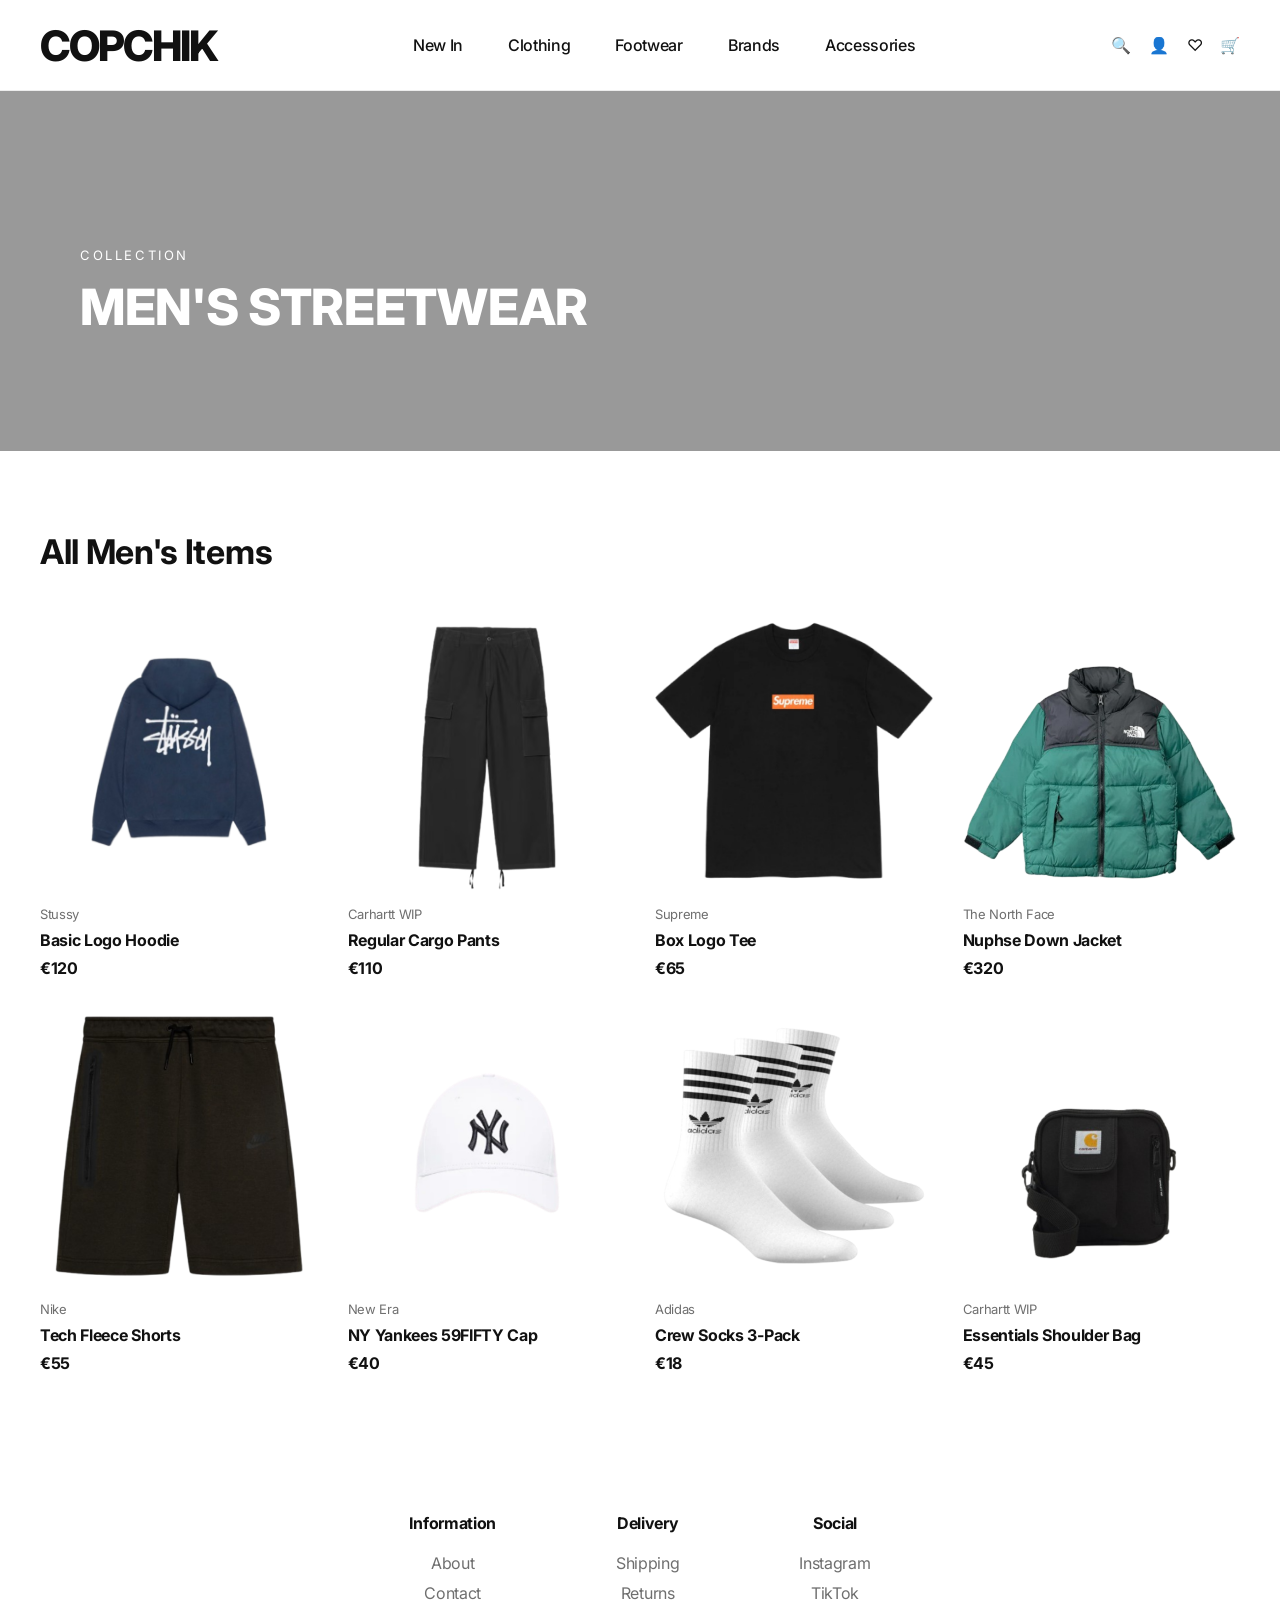
==== man.html @ 84552cc9 "seventh commit" ====
<!DOCTYPE html>
<html lang="en">
<head>
    <meta charset="UTF-8">
    <meta name="viewport" content="width=device-width, initial-scale=1.0">
    <title>COPCHIK</title>

    <link rel="stylesheet" href="style.css">

    <link rel="preconnect" href="https://fonts.googleapis.com">
    <link rel="preconnect" href="https://fonts.gstatic.com" crossorigin>
    <link href="https://fonts.googleapis.com/css2?family=Inter:wght@300;400;500;600;700;800&display=swap" rel="stylesheet">
</head>
<body>

<header class="header">
    <div class="container">
        <a href="index.html" class="logo">COPCHIK</a>

        <nav class="nav">
            <a href="#">New In</a>
            <a href="#">Clothing</a>
            <a href="#">Footwear</a>
            <a href="#">Brands</a>
            <a href="#">Accessories</a>
        </nav>

        <div class="icons">
            <div class="icons">
 <div class="search-container">
    <span class="search-icon">🔍</span>

    <div class="search-popup">
        <input type="text" placeholder="Search...">
    </div>
</div>
            <span>👤</span>
            <span>♡</span>
            <span>🛒</span>
        </div>
    </div>
</header>
<section class="hero" style="height: 40vh; background: linear-gradient(rgba(0,0,0,0.4), rgba(0,0,0,0.4)), url('https://images.unsplash.com/photo-1488161628813-04466f872be2?auto=format&fit=crop&w=1600&q=80') center/cover;">
  <div class="hero-content" style="padding-bottom: 20px;">
    <span class="subtitle">COLLECTION</span>
    <h1 style="font-size: 50px;">MEN'S STREETWEAR</h1>
  </div>
</section>

<section class="products section">
  <div class="section-header">
    <h2>All Men's Items</h2>
  </div>

  <div class="product-grid">

    <div class="product-card">
      <img src="/images/stussy.png" alt="Hoodie">
      <div class="product-info">
        <p class="brand">Stussy</p>
        <h3>Basic Logo Hoodie</h3>
        <span class="price">€120</span>
      </div>
    </div>

    <div class="product-card">
      <img src="/images/carhartt.png" alt="Cargo">
      <div class="product-info">
        <p class="brand">Carhartt WIP</p>
        <h3>Regular Cargo Pants</h3>
        <span class="price">€110</span>
      </div>
    </div>

    <div class="product-card">
      <img src="/images/supreme.png" alt="T-Shirt">
      <div class="product-info">
        <p class="brand">Supreme</p>
        <h3>Box Logo Tee</h3>
        <span class="price">€65</span>
      </div>
    </div>

    <div class="product-card">
      <img src="/images/thenorth.png" alt="Jacket">
      <div class="product-info">
        <p class="brand">The North Face</p>
        <h3>Nuphse Down Jacket</h3>
        <span class="price">€320</span>
      </div>
    </div>

    <div class="product-card">
      <img src="/images/shorts.png" alt="Shorts">
      <div class="product-info">
        <p class="brand">Nike</p>
        <h3>Tech Fleece Shorts</h3>
        <span class="price">€55</span>
      </div>
    </div>

    <div class="product-card">
      <img src="/images/newera.png" alt="Cap">
      <div class="product-info">
        <p class="brand">New Era</p>
        <h3>NY Yankees 59FIFTY Cap</h3>
        <span class="price">€40</span>
      </div>
    </div>

    <div class="product-card">
      <img src="/images/adidasss.png" alt="Socks">
      <div class="product-info">
        <p class="brand">Adidas</p>
        <h3>Crew Socks 3-Pack</h3>
        <span class="price">€18</span>
      </div>
    </div>

    <div class="product-card">
      <img src="/images/carharttbag.png" alt="Bag">
      <div class="product-info">
        <p class="brand">Carhartt WIP</p>
        <h3>Essentials Shoulder Bag</h3>
        <span class="price">€45</span>
      </div>
    </div>

  </div>
</section>

<footer class="footer">
  <div class="footer-grid">
    <div>
      <h4>Information</h4>
      <a href="/footer/about.html">About</a>
      <a href="/footer/contact.html">Contact</a>
    </div>
    <div>
      <h4>Delivery</h4>
      <a href="/footer/shipping.html">Shipping</a>
      <a href="/footer/returns.html">Returns</a>
    </div>
    <div>
      <h4>Social</h4>
      <a href="#">Instagram</a>
      <a href="#">TikTok</a>
    </div>
  </div>
</footer>

</body>
</html>
---- style.css ----
:root {
    --text: #111111;
    --gray: #6f6f6f;
    --light: #f5f5f5;
    --border: #e8e8e8;
    --white: #ffffff;
}

* {
    margin: 0;
    padding: 0;
    box-sizing: border-box;
}

body {
    font-family: "Inter", sans-serif;
    color: var(--text);
    background: var(--white);
    letter-spacing: -0.02em;
}

.container {
    max-width: 1440px;
    margin: auto;
    padding: 0 40px;
}

.section {
    padding: 80px 40px;
}

.section-header {
    margin-bottom: 40px;
}

.section-header h2 {
    font-size: 34px;
    font-weight: 700;
}

/* Header */

.header {
    border-bottom: 1px solid #ececec;
    background: #fff;
}

.header .container {
    max-width: 1600px;
    margin: 0 auto;

    height: 90px;

    display: flex;
    align-items: center;
    justify-content: space-between;

    padding: 0 40px;
}

.logo {
    text-decoration: none;
    color: #111;
    font-size: 42px;
    font-weight: 800;
    letter-spacing: -2px;
}

.nav {
    display: flex;
    gap: 45px;
}

.nav a {
    text-decoration: none;
    color: #111;
    font-size: 16px;
    font-weight: 500;
}

.icons {
    display: flex;
    gap: 18px;
}

.icons a {
    text-decoration: none;
    color: #111;
    font-size: 20px;
}
.search-container {
    position: relative;
}

.search-icon {
    cursor: pointer;
}

.search-popup {
    position: absolute;
    top: 40px;
    right: 0;

    background: white;
    padding: 15px;
    border: 1px solid #e8e8e8;
    box-shadow: 0 10px 25px rgba(0,0,0,.08);

    opacity: 0;
    visibility: hidden;
    transition: .2s ease;
}

.search-container:hover .search-popup {
    opacity: 1;
    visibility: visible;
}

.search-popup input {
    width: 250px;
    padding: 10px;

    border: none;
    outline: none;
    border-bottom: 1px solid #111;

    font-family: "Inter", sans-serif;
}

/* Hero */

.hero {
    height: 90vh;
    background:
        linear-gradient(
            rgba(0,0,0,0.25),
            rgba(0,0,0,0.25)
        ),
        url("https://images.unsplash.com/photo-1523398002811-999ca8dec234?auto=format&fit=crop&w=1600&q=80");

    background-size: cover;
    background-position: center;

    display: flex;
    align-items: flex-end;

    padding: 80px;
}

.hero-content {
    color: white;
    max-width: 650px;
}

.subtitle {
    font-size: 13px;
    letter-spacing: 0.2em;
}

.hero h1 {
    font-size: clamp(50px, 8vw, 90px);
    font-weight: 800;
    line-height: 0.95;
    margin: 20px 0;
}

.hero p {
    font-size: 18px;
    margin-bottom: 40px;
}

.hero-buttons {
    display: flex;
    gap: 15px;
}

.hero button {
    border: none;
    padding: 15px 28px;
    cursor: pointer;
    font-weight: 600;
    transition: 0.3s;
}

.hero button:hover {
    transform: translateY(-2px);
}

.secondary {
    background: transparent;
    color: white;
    border: 1px solid white;
}

/* Categories */

.category-grid {
    display: grid;
    grid-template-columns: repeat(4, 1fr);
    gap: 20px;
}

.category-card {
    background: var(--light);
    height: 220px;

    display: flex;
    align-items: flex-end;

    padding: 25px;

    transition: 0.3s;
}

.category-card:hover {
    transform: translateY(-5px);
}

.category-card h3 {
    font-size: 24px;
    padding: 20px;
    font-weight: 600;
}


.category-card img {
    width: 100%;
    height: 180px;
    object-fit: cover;
    display: block;
}


/* Products */

.product-grid {
    display: grid;
    grid-template-columns: repeat(4, 1fr);
    gap: 30px;
}

.product-image {
    background: var(--light);
    aspect-ratio: 1;
    transition: 0.3s;
}

.product-card:hover .product-image {
    transform: scale(1.02);
}
.product-card img {
    width: 100%;
    aspect-ratio: 1;
    object-fit: cover;
    display: block;
    transition: .3s;
}

.product-card:hover img {
    transform: scale(1.02);
}

.product-info {
    margin-top: 16px;
}

.brand {
    color: var(--gray);
    font-size: 13px;
}

.product-info h3 {
    margin: 8px 0;
    font-size: 16px;
}

.price {
    font-weight: 700;
}

/* Newsletter */

.newsletter {
    background: var(--light);
    padding: 80px 40px;
    text-align: center;
}

.newsletter h2 {
    font-size: 42px;
}

.newsletter p {
    margin: 20px 0 30px;
}

.newsletter form {
    display: flex;
    justify-content: center;
    gap: 15px;
}

.newsletter input {
    padding: 15px;
    width: 320px;
    border: 1px solid var(--border);
}

.newsletter button {
    padding: 15px 25px;
    border: none;
    background: black;
    color: white;
    cursor: pointer;
}

/* Footer */

.footer {
    padding: 60px 40px;
    text-align: center;
}

.footer-grid {
    display: flex;
    justify-content: center;
    gap: 120px;
    text-align: center;
}

.footer h4 {
    margin-bottom: 20px;
}

.footer a {
    display: block;
    margin-bottom: 10px;
    color: var(--gray);
    text-decoration: none;
}

/* Responsive */

@media (max-width: 992px) {

    .nav {
        display: none;
    }

    .category-grid,
    .product-grid {
        grid-template-columns: repeat(2, 1fr);
    }

    .hero {
        padding: 40px;
    }
}

@media (max-width: 768px) {

    .hero {
        height: 70vh;
    }

    .hero h1 {
        font-size: 48px;
    }

    .category-grid,
    .product-grid {
        grid-template-columns: 1fr;
    }

    .newsletter form {
        flex-direction: column;
        align-items: center;
    }

    .newsletter input {
        width: 100%;
        max-width: 350px;
    }

    .footer-grid {
        flex-direction: column;
        gap: 40px;
    }
}
.contact-content {
    max-width: 900px;
    margin: 0 auto;
}

.contact-content h1 {
    font-size: 48px;
    margin-bottom: 30px;
}

.contact-content h2 {
    font-size: 24px;
    margin-top: 35px;
    margin-bottom: 10px;
}

.contact-content p {
    font-size: 18px;
    line-height: 1.8;
    color: #666;
}
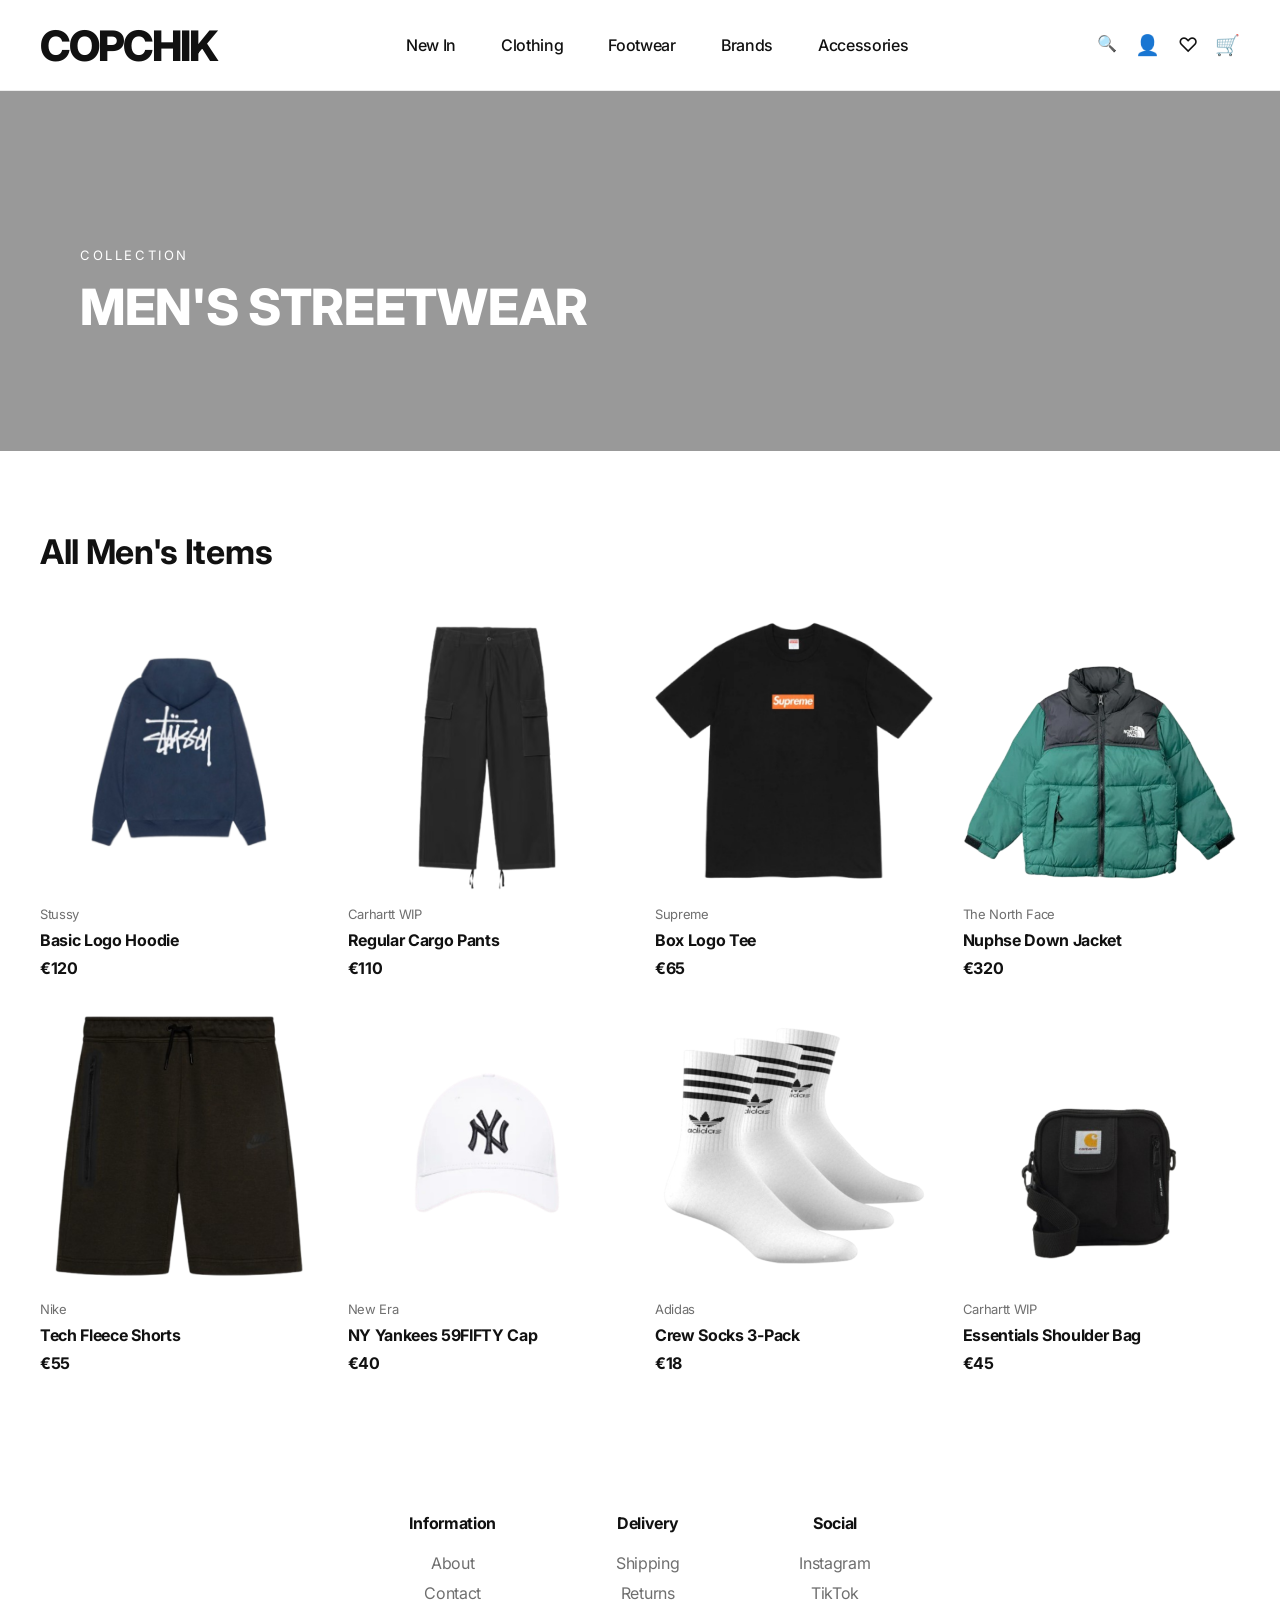
==== commit 391bcd1d: "eight commit" ====
--- a/man.html
+++ b/man.html
@@ -34,9 +34,9 @@
         <input type="text" placeholder="Search...">
     </div>
 </div>
-            <span>👤</span>
-            <span>♡</span>
-            <span>🛒</span>
+            <a href="profile.html">👤</a>
+            <a href="wishlist.html">♡</a>
+            <a href="cart.html">🛒</a>
         </div>
     </div>
 </header>
@@ -143,8 +143,8 @@
     </div>
     <div>
       <h4>Social</h4>
-      <a href="#">Instagram</a>
-      <a href="#">TikTok</a>
+      <a href="https://www.instagram.com/ammmaax/">Instagram</a>
+      <a href="https://www.tiktok.com/@ammmaax">TikTok</a>
     </div>
   </div>
 </footer>
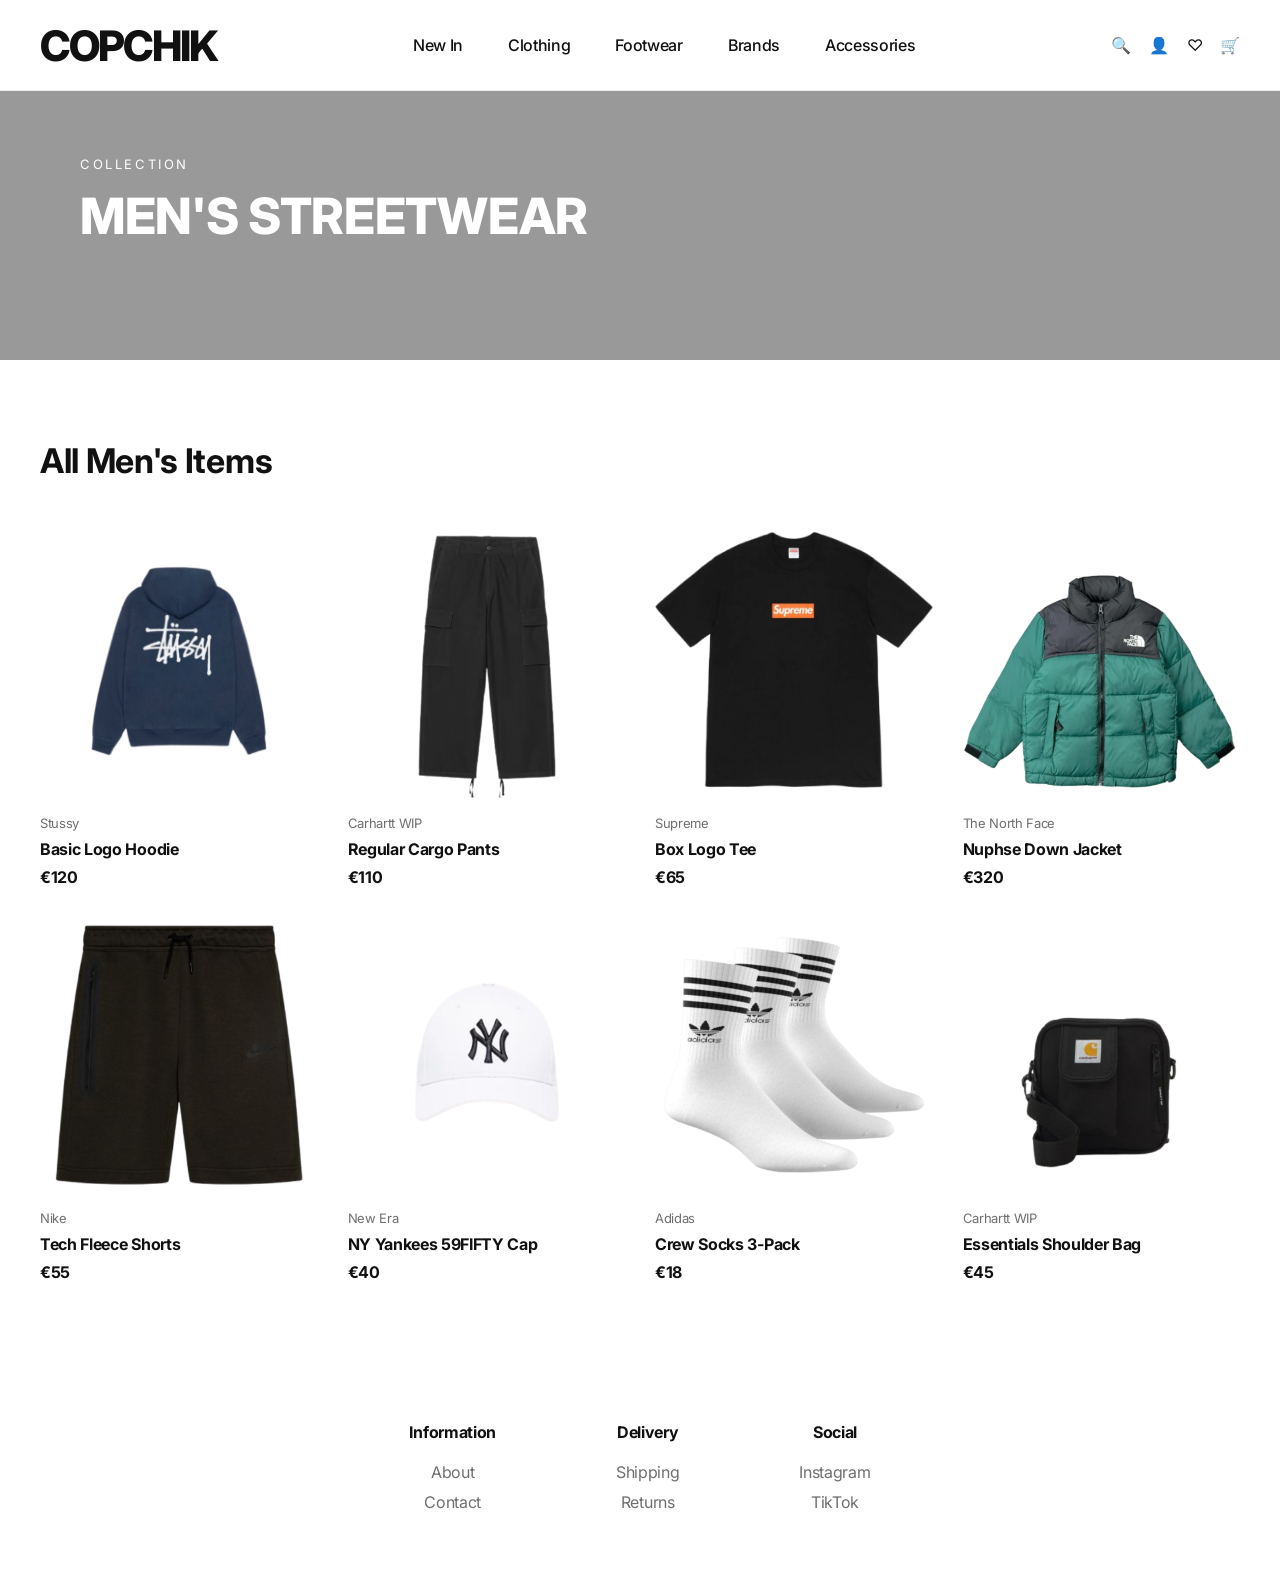
==== commit 98c84cfa: "tenth commit" ====
--- a/man.html
+++ b/man.html
@@ -18,11 +18,11 @@
         <a href="index.html" class="logo">COPCHIK</a>
 
         <nav class="nav">
-            <a href="#">New In</a>
-            <a href="#">Clothing</a>
-            <a href="#">Footwear</a>
-            <a href="#">Brands</a>
-            <a href="#">Accessories</a>
+            <a href="/header/new-in.html">New In</a>
+            <a href="/header/clothing.html">Clothing</a>
+            <a href="/header/footwear.html">Footwear</a>
+            <a href="/header/brands.html">Brands</a>
+            <a href="/header/accessories.html">Accessories</a>
         </nav>
 
         <div class="icons">
--- a/style.css
+++ b/style.css
@@ -43,6 +43,11 @@
 .header {
     border-bottom: 1px solid #ececec;
     background: #fff;
+    position: fixed;
+    top: 0;
+    left: 0;
+    right: 0;
+    z-index: 100;
 }
 
 .header .container {
@@ -86,7 +91,6 @@
 .icons a {
     text-decoration: none;
     color: #111;
-    font-size: 20px;
 }
 .search-container {
     position: relative;
@@ -407,4 +411,90 @@
     font-size: 18px;
     line-height: 1.8;
     color: #666;
+}
+.profile-section {
+    padding: 80px 20px;
+}
+
+.profile-card {
+    max-width: 700px;
+    margin: 0 auto;
+}
+
+.profile-card h1 {
+    margin-bottom: 30px;
+    font-size: 42px;
+}
+
+.profile-card label {
+    display: block;
+    margin-top: 20px;
+    margin-bottom: 8px;
+    font-weight: 600;
+}
+
+.profile-card input {
+    width: 100%;
+    padding: 15px;
+    border: 1px solid #ddd;
+    font-size: 16px;
+    font-family: "Inter", sans-serif;
+}
+
+.profile-card input:focus {
+    outline: none;
+    border-color: #111;
+}
+
+.profile-card button {
+    margin-top: 30px;
+    padding: 15px 30px;
+    border: none;
+    background: #111;
+    color: white;
+    font-size: 16px;
+    cursor: pointer;
+    transition: .3s;
+}
+
+.profile-card button:hover {
+    opacity: .85;
+}
+.page-text {
+    color: #666;
+    line-height: 1.7;
+    margin-bottom: 40px;
+}
+
+.empty-state {
+    text-align: center;
+    padding: 80px 20px;
+    border: 1px solid #ececec;
+}
+
+.empty-state h2 {
+    margin-bottom: 20px;
+    font-size: 28px;
+}
+
+.empty-state p {
+    color: #666;
+    margin-bottom: 30px;
+}
+
+.page-btn {
+    display: inline-block;
+
+    padding: 15px 30px;
+
+    background: #111;
+    color: white;
+
+    text-decoration: none;
+
+    transition: .3s;
+}
+
+.page-btn:hover {
+    opacity: .85;
 }
